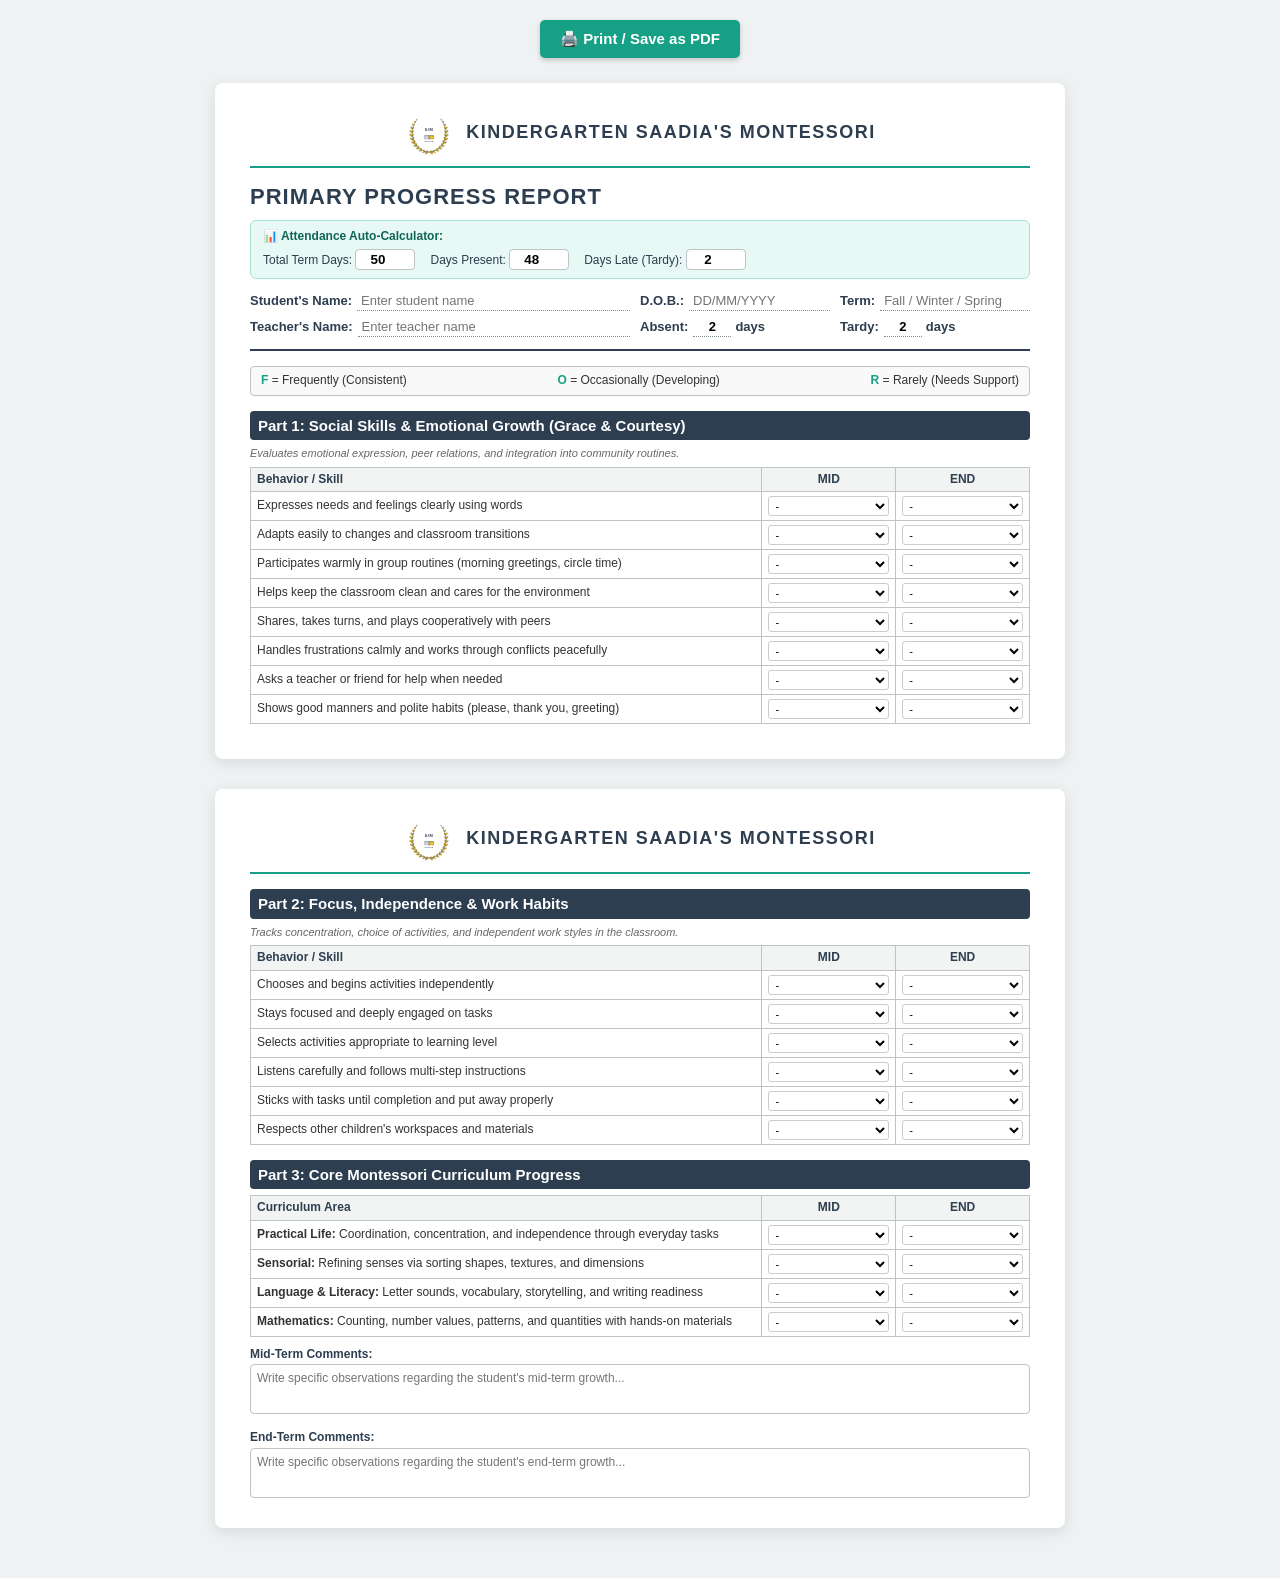
==== index.html @ 76d98e9f "updated" ====
<!DOCTYPE html>
<html lang="en">
<head>
    <meta charset="UTF-8">
    <meta name="viewport" content="width=device-width, initial-scale=1.0">
    <title id="pageTitle">Montessori Primary Progress Report</title>
    <link rel="stylesheet" href="style.css">
</head>
<body>

    <!-- Print Button Toolbar -->
    <div class="action-toolbar">
        <button class="btn" onclick="window.print()">🖨️ Print / Save as PDF</button>
    </div>

    <!-- PAGE 1 -->
    <div class="page-container">
        <!-- School Header & Logo -->
        <div class="school-header">
            <img src="logo.svg" alt="School Logo" class="school-logo">
            <span>Kindergarten Saadia's Montessori</span>
        </div>

        <!-- Header -->
        <div class="report-header">
            <div class="report-title-row">
                <h1>Primary Progress Report</h1>
            </div>
            
            <!-- Attendance Helper Box (Hidden on Print) -->
            <div class="attendance-calc-box">
                <span class="calc-title">📊 Attendance Auto-Calculator:</span>
                <div class="calc-inputs">
                    <label>Total Term Days: <input type="number" id="totalDays" value="50" oninput="calculateAttendance()"></label>
                    <label>Days Present: <input type="number" id="presentDays" value="48" oninput="calculateAttendance()"></label>
                    <label>Days Late (Tardy): <input type="number" id="tardyDays" value="2" oninput="calculateAttendance()"></label>
                </div>
            </div>

            <div class="meta-grid">
                <div class="meta-field">
                    <label>Student's Name:</label>
                    <input type="text" id="studentNameInput" placeholder="Enter student name" oninput="updateDocumentTitle()">
                </div>
                <div class="meta-field">
                    <label>D.O.B.:</label>
                    <input type="text" placeholder="DD/MM/YYYY">
                </div>
                <div class="meta-field">
                    <label>Term:</label>
                    <input type="text" placeholder="Fall / Winter / Spring">
                </div>
            </div>
            <div class="meta-grid" style="margin-top: 6px;">
                <div class="meta-field">
                    <label>Teacher's Name:</label>
                    <input type="text" placeholder="Enter teacher name">
                </div>
                <div class="meta-field">
                    <label>Absent:</label>
                    <span class="attendance-display"><input type="text" id="absentOutput" value="2" readonly> days</span>
                </div>
                <div class="meta-field">
                    <label>Tardy:</label>
                    <span class="attendance-display"><input type="text" id="tardyOutput" value="2" readonly> days</span>
                </div>
            </div>
        </div>

        <!-- Evaluation Key -->
        <div class="eval-key">
            <span><strong>F</strong> = Frequently (Consistent)</span>
            <span><strong>O</strong> = Occasionally (Developing)</span>
            <span><strong>R</strong> = Rarely (Needs Support)</span>
        </div>

        <!-- Part 1 -->
        <h2>Part 1: Social Skills & Emotional Growth (Grace & Courtesy)</h2>
        <div class="section-desc">Evaluates emotional expression, peer relations, and integration into community routines.</div>
        <table>
            <thead>
                <tr>
                    <th class="col-item">Behavior / Skill</th>
                    <th class="col-rating">MID</th>
                    <th class="col-rating">END</th>
                </tr>
            </thead>
            <tbody>
                <tr>
                    <td>Expresses needs and feelings clearly using words</td>
                    <td class="col-rating"><select class="rating-select"><option value="">-</option><option value="F">F</option><option value="O">O</option><option value="R">R</option></select></td>
                    <td class="col-rating"><select class="rating-select"><option value="">-</option><option value="F">F</option><option value="O">O</option><option value="R">R</option></select></td>
                </tr>
                <tr>
                    <td>Adapts easily to changes and classroom transitions</td>
                    <td class="col-rating"><select class="rating-select"><option value="">-</option><option value="F">F</option><option value="O">O</option><option value="R">R</option></select></td>
                    <td class="col-rating"><select class="rating-select"><option value="">-</option><option value="F">F</option><option value="O">O</option><option value="R">R</option></select></td>
                </tr>
                <tr>
                    <td>Participates warmly in group routines (morning greetings, circle time)</td>
                    <td class="col-rating"><select class="rating-select"><option value="">-</option><option value="F">F</option><option value="O">O</option><option value="R">R</option></select></td>
                    <td class="col-rating"><select class="rating-select"><option value="">-</option><option value="F">F</option><option value="O">O</option><option value="R">R</option></select></td>
                </tr>
                <tr>
                    <td>Helps keep the classroom clean and cares for the environment</td>
                    <td class="col-rating"><select class="rating-select"><option value="">-</option><option value="F">F</option><option value="O">O</option><option value="R">R</option></select></td>
                    <td class="col-rating"><select class="rating-select"><option value="">-</option><option value="F">F</option><option value="O">O</option><option value="R">R</option></select></td>
                </tr>
                <tr>
                    <td>Shares, takes turns, and plays cooperatively with peers</td>
                    <td class="col-rating"><select class="rating-select"><option value="">-</option><option value="F">F</option><option value="O">O</option><option value="R">R</option></select></td>
                    <td class="col-rating"><select class="rating-select"><option value="">-</option><option value="F">F</option><option value="O">O</option><option value="R">R</option></select></td>
                </tr>
                <tr>
                    <td>Handles frustrations calmly and works through conflicts peacefully</td>
                    <td class="col-rating"><select class="rating-select"><option value="">-</option><option value="F">F</option><option value="O">O</option><option value="R">R</option></select></td>
                    <td class="col-rating"><select class="rating-select"><option value="">-</option><option value="F">F</option><option value="O">O</option><option value="R">R</option></select></td>
                </tr>
                <tr>
                    <td>Asks a teacher or friend for help when needed</td>
                    <td class="col-rating"><select class="rating-select"><option value="">-</option><option value="F">F</option><option value="O">O</option><option value="R">R</option></select></td>
                    <td class="col-rating"><select class="rating-select"><option value="">-</option><option value="F">F</option><option value="O">O</option><option value="R">R</option></select></td>
                </tr>
                <tr>
                    <td>Shows good manners and polite habits (please, thank you, greeting)</td>
                    <td class="col-rating"><select class="rating-select"><option value="">-</option><option value="F">F</option><option value="O">O</option><option value="R">R</option></select></td>
                    <td class="col-rating"><select class="rating-select"><option value="">-</option><option value="F">F</option><option value="O">O</option><option value="R">R</option></select></td>
                </tr>
            </tbody>
        </table>
    </div>

    <!-- PAGE 2 (Part 2 & Part 3 + Comments) -->
    <div class="page-container page-break">
        <!-- School Header & Logo -->
        <div class="school-header">
            <img src="logo.svg" alt="School Logo" class="school-logo">
            <span>Kindergarten Saadia's Montessori</span>
        </div>

        <!-- Part 2 -->
        <h2>Part 2: Focus, Independence & Work Habits</h2>
        <div class="section-desc">Tracks concentration, choice of activities, and independent work styles in the classroom.</div>
        <table>
            <thead>
                <tr>
                    <th class="col-item">Behavior / Skill</th>
                    <th class="col-rating">MID</th>
                    <th class="col-rating">END</th>
                </tr>
            </thead>
            <tbody>
                <tr>
                    <td>Chooses and begins activities independently</td>
                    <td class="col-rating"><select class="rating-select"><option value="">-</option><option value="F">F</option><option value="O">O</option><option value="R">R</option></select></td>
                    <td class="col-rating"><select class="rating-select"><option value="">-</option><option value="F">F</option><option value="O">O</option><option value="R">R</option></select></td>
                </tr>
                <tr>
                    <td>Stays focused and deeply engaged on tasks</td>
                    <td class="col-rating"><select class="rating-select"><option value="">-</option><option value="F">F</option><option value="O">O</option><option value="R">R</option></select></td>
                    <td class="col-rating"><select class="rating-select"><option value="">-</option><option value="F">F</option><option value="O">O</option><option value="R">R</option></select></td>
                </tr>
                <tr>
                    <td>Selects activities appropriate to learning level</td>
                    <td class="col-rating"><select class="rating-select"><option value="">-</option><option value="F">F</option><option value="O">O</option><option value="R">R</option></select></td>
                    <td class="col-rating"><select class="rating-select"><option value="">-</option><option value="F">F</option><option value="O">O</option><option value="R">R</option></select></td>
                </tr>
                <tr>
                    <td>Listens carefully and follows multi-step instructions</td>
                    <td class="col-rating"><select class="rating-select"><option value="">-</option><option value="F">F</option><option value="O">O</option><option value="R">R</option></select></td>
                    <td class="col-rating"><select class="rating-select"><option value="">-</option><option value="F">F</option><option value="O">O</option><option value="R">R</option></select></td>
                </tr>
                <tr>
                    <td>Sticks with tasks until completion and put away properly</td>
                    <td class="col-rating"><select class="rating-select"><option value="">-</option><option value="F">F</option><option value="O">O</option><option value="R">R</option></select></td>
                    <td class="col-rating"><select class="rating-select"><option value="">-</option><option value="F">F</option><option value="O">O</option><option value="R">R</option></select></td>
                </tr>
                <tr>
                    <td>Respects other children's workspaces and materials</td>
                    <td class="col-rating"><select class="rating-select"><option value="">-</option><option value="F">F</option><option value="O">O</option><option value="R">R</option></select></td>
                    <td class="col-rating"><select class="rating-select"><option value="">-</option><option value="F">F</option><option value="O">O</option><option value="R">R</option></select></td>
                </tr>
            </tbody>
        </table>

        <!-- Part 3 -->
        <h2>Part 3: Core Montessori Curriculum Progress</h2>
        <table>
            <thead>
                <tr>
                    <th class="col-item">Curriculum Area</th>
                    <th class="col-rating">MID</th>
                    <th class="col-rating">END</th>
                </tr>
            </thead>
            <tbody>
                <tr>
                    <td><strong>Practical Life:</strong> Coordination, concentration, and independence through everyday tasks</td>
                    <td class="col-rating"><select class="rating-select"><option value="">-</option><option value="F">F</option><option value="O">O</option><option value="R">R</option></select></td>
                    <td class="col-rating"><select class="rating-select"><option value="">-</option><option value="F">F</option><option value="O">O</option><option value="R">R</option></select></td>
                </tr>
                <tr>
                    <td><strong>Sensorial:</strong> Refining senses via sorting shapes, textures, and dimensions</td>
                    <td class="col-rating"><select class="rating-select"><option value="">-</option><option value="F">F</option><option value="O">O</option><option value="R">R</option></select></td>
                    <td class="col-rating"><select class="rating-select"><option value="">-</option><option value="F">F</option><option value="O">O</option><option value="R">R</option></select></td>
                </tr>
                <tr>
                    <td><strong>Language & Literacy:</strong> Letter sounds, vocabulary, storytelling, and writing readiness</td>
                    <td class="col-rating"><select class="rating-select"><option value="">-</option><option value="F">F</option><option value="O">O</option><option value="R">R</option></select></td>
                    <td class="col-rating"><select class="rating-select"><option value="">-</option><option value="F">F</option><option value="O">O</option><option value="R">R</option></select></td>
                </tr>
                <tr>
                    <td><strong>Mathematics:</strong> Counting, number values, patterns, and quantities with hands-on materials</td>
                    <td class="col-rating"><select class="rating-select"><option value="">-</option><option value="F">F</option><option value="O">O</option><option value="R">R</option></select></td>
                    <td class="col-rating"><select class="rating-select"><option value="">-</option><option value="F">F</option><option value="O">O</option><option value="R">R</option></select></td>
                </tr>
            </tbody>
        </table>

        <!-- Comments -->
        <div class="comments-box">
            <label>Mid-Term Comments:</label>
            <textarea placeholder="Write specific observations regarding the student's mid-term growth..."></textarea>
        </div>
        <div class="comments-box" style="margin-top: 10px;">
            <label>End-Term Comments:</label>
            <textarea placeholder="Write specific observations regarding the student's end-term growth..."></textarea>
        </div>
    </div>

    <!-- JavaScript for Auto-Calculating Attendance & Dynamic PDF Naming -->
    <script>
        function calculateAttendance() {
            let total = parseInt(document.getElementById('totalDays').value) || 0;
            let present = parseInt(document.getElementById('presentDays').value) || 0;
            let tardy = parseInt(document.getElementById('tardyDays').value) || 0;

            let absent = total - present;
            if (absent < 0) absent = 0;

            document.getElementById('absentOutput').value = absent;
            document.getElementById('tardyOutput').value = tardy;
        }

        function updateDocumentTitle() {
            let name = document.getElementById('studentNameInput').value.trim();
            if (name !== "") {
                document.title = name + "_Progress_Report";
            } else {
                document.title = "Montessori Primary Progress Report";
            }
        }

        calculateAttendance();
    </script>
</body>
</html>
---- style.css ----
:root {
    --primary-color: #2c3e50;
    --accent-color: #16a085;
    --border-color: #bdc3c7;
    --light-bg: #f9f9f9;
}

body {
    font-family: 'Segoe UI', Tahoma, Geneva, Verdana, sans-serif;
    color: #333;
    background-color: #eef2f3;
    margin: 0;
    padding: 20px;
    line-height: 1.3;
}

.page-container {
    max-width: 850px;
    background: #fff;
    margin: 0 auto 30px auto;
    padding: 25px 35px;
    box-shadow: 0 4px 15px rgba(0,0,0,0.1);
    border-radius: 8px;
    box-sizing: border-box;
}

/* School Header & Logo */
.school-header {
    display: flex;
    align-items: center;
    justify-content: center;
    gap: 12px;
    font-size: 18px;
    font-weight: bold;
    color: var(--primary-color);
    text-transform: uppercase;
    letter-spacing: 1.5px;
    margin-bottom: 15px;
    border-bottom: 2px solid var(--accent-color);
    padding-bottom: 8px;
}

.school-logo {
    width: 50px;
    height: 50px;
    object-fit: contain;
}

/* Attendance Auto-Calculator Helper Box */
.attendance-calc-box {
    background: #e8f8f5;
    border: 1px solid #a3e4d7;
    padding: 8px 12px;
    border-radius: 6px;
    margin-bottom: 12px;
    display: flex;
    flex-direction: column;
    gap: 5px;
}

.calc-title {
    font-size: 12px;
    font-weight: bold;
    color: #0e6655;
}

.calc-inputs {
    display: flex;
    gap: 15px;
    font-size: 12px;
    color: #2c3e50;
}

.calc-inputs input {
    width: 50px;
    padding: 2px 4px;
    border: 1px solid #bdc3c7;
    border-radius: 4px;
    font-weight: bold;
    text-align: center;
}

/* Header Styles */
.report-header {
    border-bottom: 2px solid var(--primary-color);
    padding-bottom: 12px;
    margin-bottom: 15px;
}

.report-title-row {
    display: flex;
    justify-content: space-between;
    align-items: flex-start;
}

h1 {
    color: var(--primary-color);
    font-size: 22px;
    margin: 0 0 8px 0;
    text-transform: uppercase;
    letter-spacing: 1px;
}

.meta-grid {
    display: grid;
    grid-template-columns: 2fr 1fr 1fr;
    gap: 10px;
    margin-top: 8px;
    font-size: 13px;
}

.meta-field {
    display: flex;
    align-items: center;
    gap: 5px;
}

.meta-field label {
    font-weight: bold;
    color: var(--primary-color);
    white-space: nowrap;
}

.meta-field input[type="text"] {
    border: none;
    border-bottom: 1px dotted #7f8c8d;
    outline: none;
    width: 100%;
    font-family: inherit;
    font-size: 13px;
    padding: 2px 4px;
    background: transparent;
}

.attendance-display {
    display: flex;
    align-items: center;
    gap: 4px;
    font-size: 13px;
    font-weight: bold;
    color: var(--primary-color);
}

.attendance-display input {
    width: 30px !important;
    border: none !important;
    border-bottom: 1px dotted #7f8c8d !important;
    text-align: center;
    font-weight: bold;
    background: transparent;
    padding: 0;
}

/* Evaluation Key */
.eval-key {
    background: var(--light-bg);
    border: 1px solid var(--border-color);
    padding: 6px 10px;
    border-radius: 4px;
    font-size: 12px;
    margin-bottom: 15px;
    display: flex;
    justify-content: space-between;
}

.eval-key span strong {
    color: var(--accent-color);
}

/* Section Styling */
h2 {
    font-size: 15px;
    color: #fff;
    background-color: var(--primary-color);
    padding: 5px 8px;
    margin: 15px 0 6px 0;
    border-radius: 4px;
}

.section-desc {
    font-size: 11px;
    font-style: italic;
    color: #666;
    margin-bottom: 6px;
}

/* Tables */
table {
    width: 100%;
    border-collapse: collapse;
    margin-bottom: 10px;
    font-size: 12px;
}

th, td {
    border: 1px solid var(--border-color);
    padding: 4px 6px;
    text-align: left;
    vertical-align: middle;
}

th {
    background-color: #f2f4f4;
    color: var(--primary-color);
    font-weight: 600;
}

.col-item {
    width: 65%;
}

.col-rating {
    width: 17% !important;
    text-align: center;
}

/* Editable select for ratings */
select.rating-select {
    width: 100%;
    border: 1px solid #ccc;
    border-radius: 3px;
    padding: 2px;
    font-size: 11px;
    background: #fff;
    outline: none;
}

/* Comments Area */
.comments-box {
    margin-top: 10px;
}

.comments-box label {
    font-weight: bold;
    display: block;
    font-size: 12px;
    color: var(--primary-color);
    margin-bottom: 2px;
}

.comments-box textarea {
    width: 100%;
    height: 50px;
    border: 1px solid var(--border-color);
    border-radius: 4px;
    padding: 6px;
    font-family: inherit;
    font-size: 12px;
    resize: none;
    outline: none;
    box-sizing: border-box;
}

/* Action Buttons Toolbar */
.action-toolbar {
    text-align: center;
    margin-bottom: 25px;
}

.btn {
    background-color: var(--accent-color);
    color: white;
    border: none;
    padding: 10px 20px;
    font-size: 15px;
    font-weight: bold;
    border-radius: 5px;
    cursor: pointer;
    box-shadow: 0 2px 5px rgba(0,0,0,0.2);
}

.btn:hover {
    background-color: #117a65;
}

/* PRINT STYLES */
@media print {
    body {
        background-color: #fff;
        padding: 0;
    }
    
    .page-container {
        box-shadow: none;
        padding: 0;
        margin: 0;
        max-width: 100%;
        height: 100vh;
        page-break-after: always;
        break-after: page;
    }

    .page-break {
        page-break-before: always;
        break-before: page;
    }

    .attendance-calc-box {
        display: none;
    }

    .action-toolbar {
        display: none;
    }
    
    select.rating-select {
        border: none;
        appearance: none;
        -webkit-appearance: none;
        background: transparent;
        text-align: center;
        font-weight: bold;
    }
    
    textarea {
        border: 1px solid #bdc3c7;
        resize: none;
    }
}
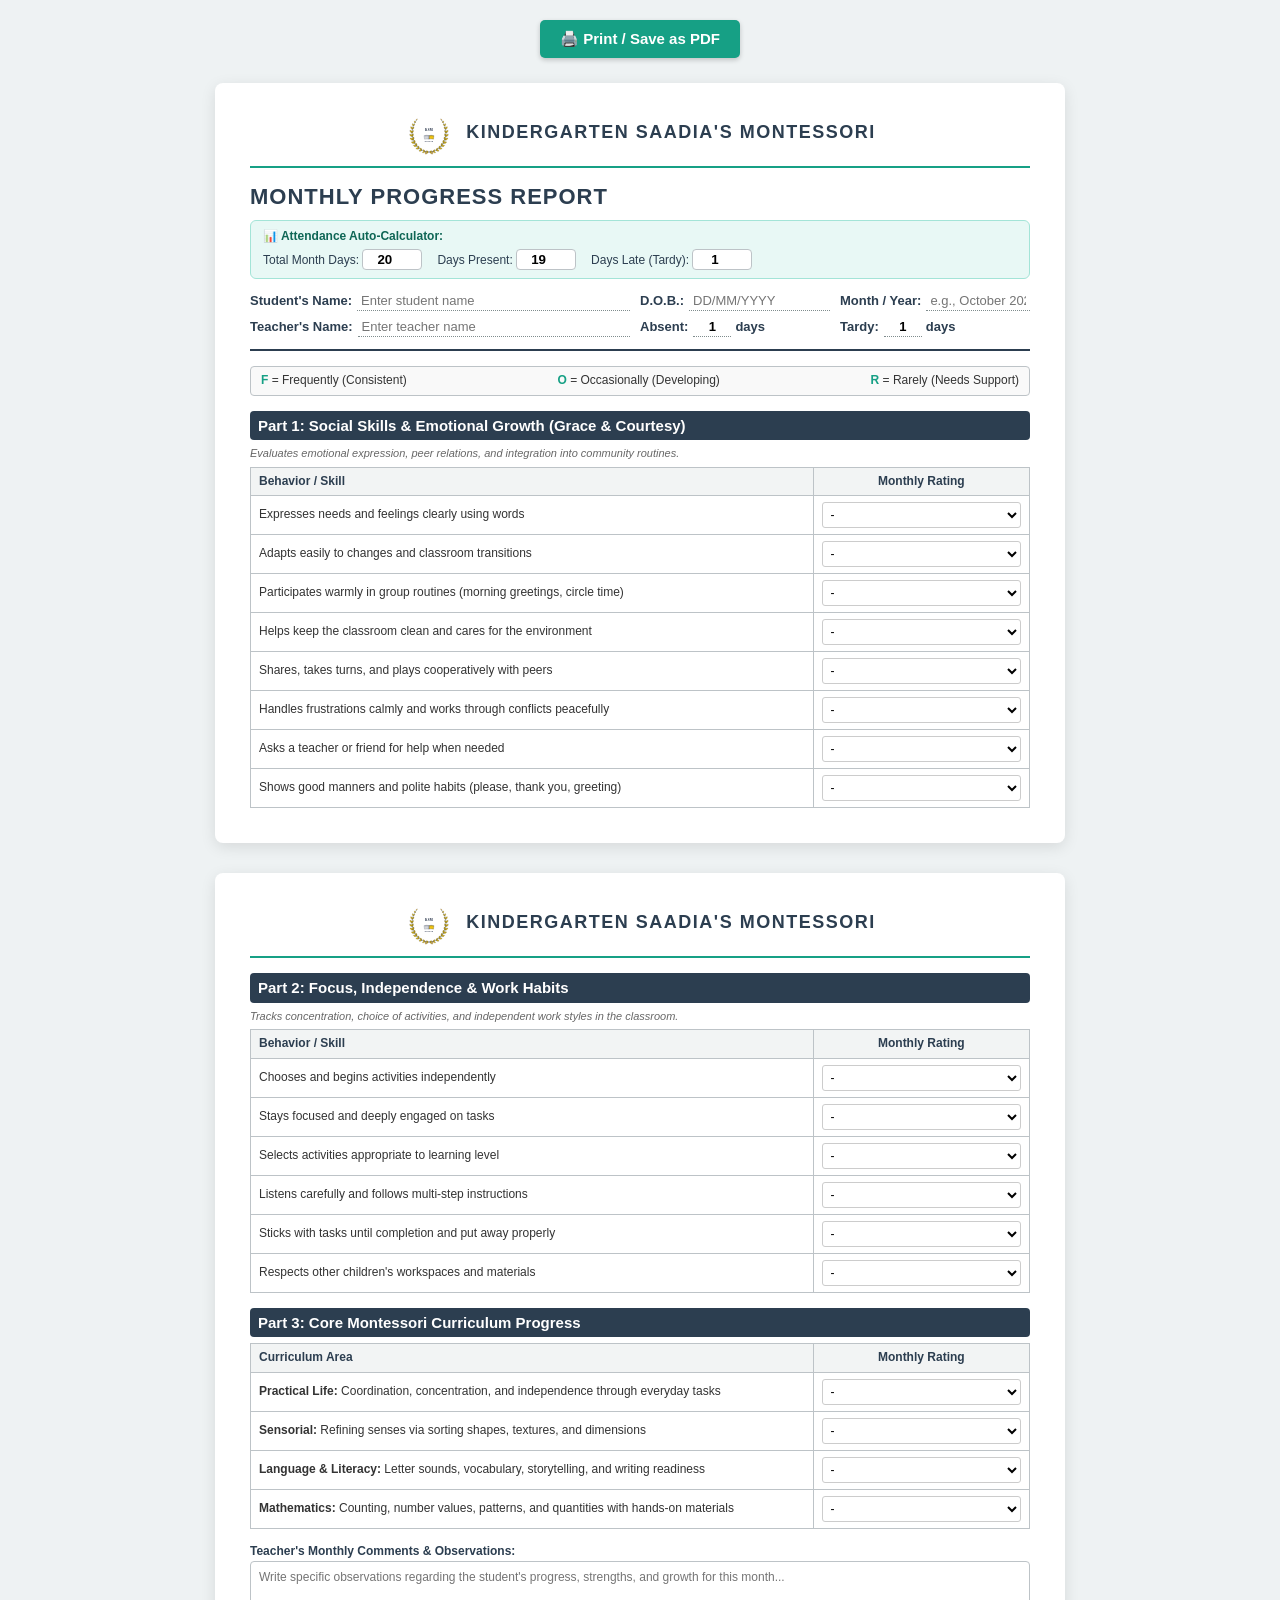
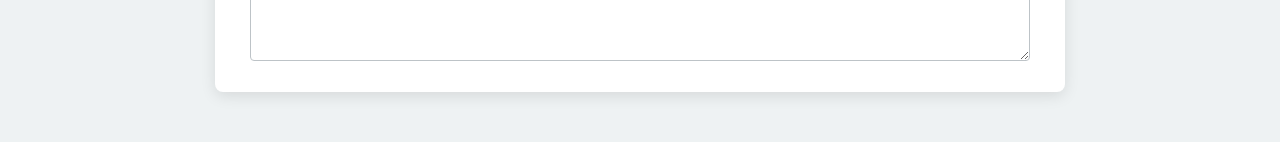
==== commit 5c7fde25: "updated" ====
--- a/index.html
+++ b/index.html
@@ -3,7 +3,7 @@
 <head>
     <meta charset="UTF-8">
     <meta name="viewport" content="width=device-width, initial-scale=1.0">
-    <title id="pageTitle">Montessori Primary Progress Report</title>
+    <title id="pageTitle">Montessori Monthly Progress Report</title>
     <link rel="stylesheet" href="style.css">
 </head>
 <body>
@@ -24,16 +24,16 @@
         <!-- Header -->
         <div class="report-header">
             <div class="report-title-row">
-                <h1>Primary Progress Report</h1>
+                <h1>Monthly Progress Report</h1>
             </div>
             
             <!-- Attendance Helper Box (Hidden on Print) -->
             <div class="attendance-calc-box">
                 <span class="calc-title">📊 Attendance Auto-Calculator:</span>
                 <div class="calc-inputs">
-                    <label>Total Term Days: <input type="number" id="totalDays" value="50" oninput="calculateAttendance()"></label>
-                    <label>Days Present: <input type="number" id="presentDays" value="48" oninput="calculateAttendance()"></label>
-                    <label>Days Late (Tardy): <input type="number" id="tardyDays" value="2" oninput="calculateAttendance()"></label>
+                    <label>Total Month Days: <input type="number" id="totalDays" value="20" oninput="calculateAttendance()"></label>
+                    <label>Days Present: <input type="number" id="presentDays" value="19" oninput="calculateAttendance()"></label>
+                    <label>Days Late (Tardy): <input type="number" id="tardyDays" value="1" oninput="calculateAttendance()"></label>
                 </div>
             </div>
 
@@ -47,8 +47,8 @@
                     <input type="text" placeholder="DD/MM/YYYY">
                 </div>
                 <div class="meta-field">
-                    <label>Term:</label>
-                    <input type="text" placeholder="Fall / Winter / Spring">
+                    <label>Month / Year:</label>
+                    <input type="text" placeholder="e.g., October 2026">
                 </div>
             </div>
             <div class="meta-grid" style="margin-top: 6px;">
@@ -58,11 +58,11 @@
                 </div>
                 <div class="meta-field">
                     <label>Absent:</label>
-                    <span class="attendance-display"><input type="text" id="absentOutput" value="2" readonly> days</span>
+                    <span class="attendance-display"><input type="text" id="absentOutput" value="1" readonly> days</span>
                 </div>
                 <div class="meta-field">
                     <label>Tardy:</label>
-                    <span class="attendance-display"><input type="text" id="tardyOutput" value="2" readonly> days</span>
+                    <span class="attendance-display"><input type="text" id="tardyOutput" value="1" readonly> days</span>
                 </div>
             </div>
         </div>
@@ -81,49 +81,40 @@
             <thead>
                 <tr>
                     <th class="col-item">Behavior / Skill</th>
-                    <th class="col-rating">MID</th>
-                    <th class="col-rating">END</th>
+                    <th class="col-rating">Monthly Rating</th>
                 </tr>
             </thead>
             <tbody>
                 <tr>
                     <td>Expresses needs and feelings clearly using words</td>
                     <td class="col-rating"><select class="rating-select"><option value="">-</option><option value="F">F</option><option value="O">O</option><option value="R">R</option></select></td>
-                    <td class="col-rating"><select class="rating-select"><option value="">-</option><option value="F">F</option><option value="O">O</option><option value="R">R</option></select></td>
                 </tr>
                 <tr>
                     <td>Adapts easily to changes and classroom transitions</td>
                     <td class="col-rating"><select class="rating-select"><option value="">-</option><option value="F">F</option><option value="O">O</option><option value="R">R</option></select></td>
-                    <td class="col-rating"><select class="rating-select"><option value="">-</option><option value="F">F</option><option value="O">O</option><option value="R">R</option></select></td>
                 </tr>
                 <tr>
                     <td>Participates warmly in group routines (morning greetings, circle time)</td>
                     <td class="col-rating"><select class="rating-select"><option value="">-</option><option value="F">F</option><option value="O">O</option><option value="R">R</option></select></td>
-                    <td class="col-rating"><select class="rating-select"><option value="">-</option><option value="F">F</option><option value="O">O</option><option value="R">R</option></select></td>
                 </tr>
                 <tr>
                     <td>Helps keep the classroom clean and cares for the environment</td>
                     <td class="col-rating"><select class="rating-select"><option value="">-</option><option value="F">F</option><option value="O">O</option><option value="R">R</option></select></td>
-                    <td class="col-rating"><select class="rating-select"><option value="">-</option><option value="F">F</option><option value="O">O</option><option value="R">R</option></select></td>
                 </tr>
                 <tr>
                     <td>Shares, takes turns, and plays cooperatively with peers</td>
                     <td class="col-rating"><select class="rating-select"><option value="">-</option><option value="F">F</option><option value="O">O</option><option value="R">R</option></select></td>
-                    <td class="col-rating"><select class="rating-select"><option value="">-</option><option value="F">F</option><option value="O">O</option><option value="R">R</option></select></td>
                 </tr>
                 <tr>
                     <td>Handles frustrations calmly and works through conflicts peacefully</td>
                     <td class="col-rating"><select class="rating-select"><option value="">-</option><option value="F">F</option><option value="O">O</option><option value="R">R</option></select></td>
-                    <td class="col-rating"><select class="rating-select"><option value="">-</option><option value="F">F</option><option value="O">O</option><option value="R">R</option></select></td>
                 </tr>
                 <tr>
                     <td>Asks a teacher or friend for help when needed</td>
                     <td class="col-rating"><select class="rating-select"><option value="">-</option><option value="F">F</option><option value="O">O</option><option value="R">R</option></select></td>
-                    <td class="col-rating"><select class="rating-select"><option value="">-</option><option value="F">F</option><option value="O">O</option><option value="R">R</option></select></td>
                 </tr>
                 <tr>
                     <td>Shows good manners and polite habits (please, thank you, greeting)</td>
-                    <td class="col-rating"><select class="rating-select"><option value="">-</option><option value="F">F</option><option value="O">O</option><option value="R">R</option></select></td>
                     <td class="col-rating"><select class="rating-select"><option value="">-</option><option value="F">F</option><option value="O">O</option><option value="R">R</option></select></td>
                 </tr>
             </tbody>
@@ -145,39 +136,32 @@
             <thead>
                 <tr>
                     <th class="col-item">Behavior / Skill</th>
-                    <th class="col-rating">MID</th>
-                    <th class="col-rating">END</th>
+                    <th class="col-rating">Monthly Rating</th>
                 </tr>
             </thead>
             <tbody>
                 <tr>
                     <td>Chooses and begins activities independently</td>
                     <td class="col-rating"><select class="rating-select"><option value="">-</option><option value="F">F</option><option value="O">O</option><option value="R">R</option></select></td>
-                    <td class="col-rating"><select class="rating-select"><option value="">-</option><option value="F">F</option><option value="O">O</option><option value="R">R</option></select></td>
                 </tr>
                 <tr>
                     <td>Stays focused and deeply engaged on tasks</td>
                     <td class="col-rating"><select class="rating-select"><option value="">-</option><option value="F">F</option><option value="O">O</option><option value="R">R</option></select></td>
-                    <td class="col-rating"><select class="rating-select"><option value="">-</option><option value="F">F</option><option value="O">O</option><option value="R">R</option></select></td>
                 </tr>
                 <tr>
                     <td>Selects activities appropriate to learning level</td>
                     <td class="col-rating"><select class="rating-select"><option value="">-</option><option value="F">F</option><option value="O">O</option><option value="R">R</option></select></td>
-                    <td class="col-rating"><select class="rating-select"><option value="">-</option><option value="F">F</option><option value="O">O</option><option value="R">R</option></select></td>
                 </tr>
                 <tr>
                     <td>Listens carefully and follows multi-step instructions</td>
                     <td class="col-rating"><select class="rating-select"><option value="">-</option><option value="F">F</option><option value="O">O</option><option value="R">R</option></select></td>
-                    <td class="col-rating"><select class="rating-select"><option value="">-</option><option value="F">F</option><option value="O">O</option><option value="R">R</option></select></td>
                 </tr>
                 <tr>
                     <td>Sticks with tasks until completion and put away properly</td>
                     <td class="col-rating"><select class="rating-select"><option value="">-</option><option value="F">F</option><option value="O">O</option><option value="R">R</option></select></td>
-                    <td class="col-rating"><select class="rating-select"><option value="">-</option><option value="F">F</option><option value="O">O</option><option value="R">R</option></select></td>
                 </tr>
                 <tr>
                     <td>Respects other children's workspaces and materials</td>
-                    <td class="col-rating"><select class="rating-select"><option value="">-</option><option value="F">F</option><option value="O">O</option><option value="R">R</option></select></td>
                     <td class="col-rating"><select class="rating-select"><option value="">-</option><option value="F">F</option><option value="O">O</option><option value="R">R</option></select></td>
                 </tr>
             </tbody>
@@ -189,42 +173,33 @@
             <thead>
                 <tr>
                     <th class="col-item">Curriculum Area</th>
-                    <th class="col-rating">MID</th>
-                    <th class="col-rating">END</th>
+                    <th class="col-rating">Monthly Rating</th>
                 </tr>
             </thead>
             <tbody>
                 <tr>
                     <td><strong>Practical Life:</strong> Coordination, concentration, and independence through everyday tasks</td>
                     <td class="col-rating"><select class="rating-select"><option value="">-</option><option value="F">F</option><option value="O">O</option><option value="R">R</option></select></td>
-                    <td class="col-rating"><select class="rating-select"><option value="">-</option><option value="F">F</option><option value="O">O</option><option value="R">R</option></select></td>
                 </tr>
                 <tr>
                     <td><strong>Sensorial:</strong> Refining senses via sorting shapes, textures, and dimensions</td>
                     <td class="col-rating"><select class="rating-select"><option value="">-</option><option value="F">F</option><option value="O">O</option><option value="R">R</option></select></td>
-                    <td class="col-rating"><select class="rating-select"><option value="">-</option><option value="F">F</option><option value="O">O</option><option value="R">R</option></select></td>
                 </tr>
                 <tr>
                     <td><strong>Language & Literacy:</strong> Letter sounds, vocabulary, storytelling, and writing readiness</td>
                     <td class="col-rating"><select class="rating-select"><option value="">-</option><option value="F">F</option><option value="O">O</option><option value="R">R</option></select></td>
-                    <td class="col-rating"><select class="rating-select"><option value="">-</option><option value="F">F</option><option value="O">O</option><option value="R">R</option></select></td>
                 </tr>
                 <tr>
                     <td><strong>Mathematics:</strong> Counting, number values, patterns, and quantities with hands-on materials</td>
-                    <td class="col-rating"><select class="rating-select"><option value="">-</option><option value="F">F</option><option value="O">O</option><option value="R">R</option></select></td>
                     <td class="col-rating"><select class="rating-select"><option value="">-</option><option value="F">F</option><option value="O">O</option><option value="R">R</option></select></td>
                 </tr>
             </tbody>
         </table>
 
         <!-- Comments -->
-        <div class="comments-box">
-            <label>Mid-Term Comments:</label>
-            <textarea placeholder="Write specific observations regarding the student's mid-term growth..."></textarea>
-        </div>
-        <div class="comments-box" style="margin-top: 10px;">
-            <label>End-Term Comments:</label>
-            <textarea placeholder="Write specific observations regarding the student's end-term growth..."></textarea>
+        <div class="comments-box" style="margin-top: 15px;">
+            <label>Teacher's Monthly Comments & Observations:</label>
+            <textarea style="height: 100px;" placeholder="Write specific observations regarding the student's progress, strengths, and growth for this month..."></textarea>
         </div>
     </div>
 
@@ -245,9 +220,9 @@
         function updateDocumentTitle() {
             let name = document.getElementById('studentNameInput').value.trim();
             if (name !== "") {
-                document.title = name + "_Progress_Report";
+                document.title = name + "_Monthly_Progress_Report";
             } else {
-                document.title = "Montessori Primary Progress Report";
+                document.title = "Montessori Monthly Progress Report";
             }
         }
 
--- a/style.css
+++ b/style.css
@@ -66,6 +66,7 @@
 
 .calc-inputs {
     display: flex;
+    flex-wrap: wrap;
     gap: 15px;
     font-size: 12px;
     color: #2c3e50;
@@ -161,6 +162,8 @@
     margin-bottom: 15px;
     display: flex;
     justify-content: space-between;
+    flex-wrap: wrap;
+    gap: 5px;
 }
 
 .eval-key span strong {
@@ -194,7 +197,7 @@
 
 th, td {
     border: 1px solid var(--border-color);
-    padding: 4px 6px;
+    padding: 6px 8px;
     text-align: left;
     vertical-align: middle;
 }
@@ -210,7 +213,7 @@
 }
 
 .col-rating {
-    width: 17% !important;
+    width: 25% !important;
     text-align: center;
 }
 
@@ -219,8 +222,8 @@
     width: 100%;
     border: 1px solid #ccc;
     border-radius: 3px;
-    padding: 2px;
-    font-size: 11px;
+    padding: 4px;
+    font-size: 12px;
     background: #fff;
     outline: none;
 }
@@ -240,13 +243,13 @@
 
 .comments-box textarea {
     width: 100%;
-    height: 50px;
+    height: 80px;
     border: 1px solid var(--border-color);
     border-radius: 4px;
-    padding: 6px;
+    padding: 8px;
     font-family: inherit;
     font-size: 12px;
-    resize: none;
+    resize: vertical;
     outline: none;
     box-sizing: border-box;
 }
@@ -271,6 +274,35 @@
 
 .btn:hover {
     background-color: #117a65;
+}
+
+/* MOBILE RESPONSIVENESS */
+@media screen and (max-width: 768px) {
+    body {
+        padding: 10px;
+    }
+    .page-container {
+        padding: 15px;
+        margin-bottom: 15px;
+    }
+    .meta-grid {
+        grid-template-columns: 1fr;
+        gap: 8px;
+    }
+    .school-header {
+        font-size: 14px;
+        text-align: center;
+    }
+    h1 {
+        font-size: 18px;
+    }
+    h2 {
+        font-size: 13px;
+    }
+    .calc-inputs {
+        flex-direction: column;
+        gap: 5px;
+    }
 }
 
 /* PRINT STYLES */
